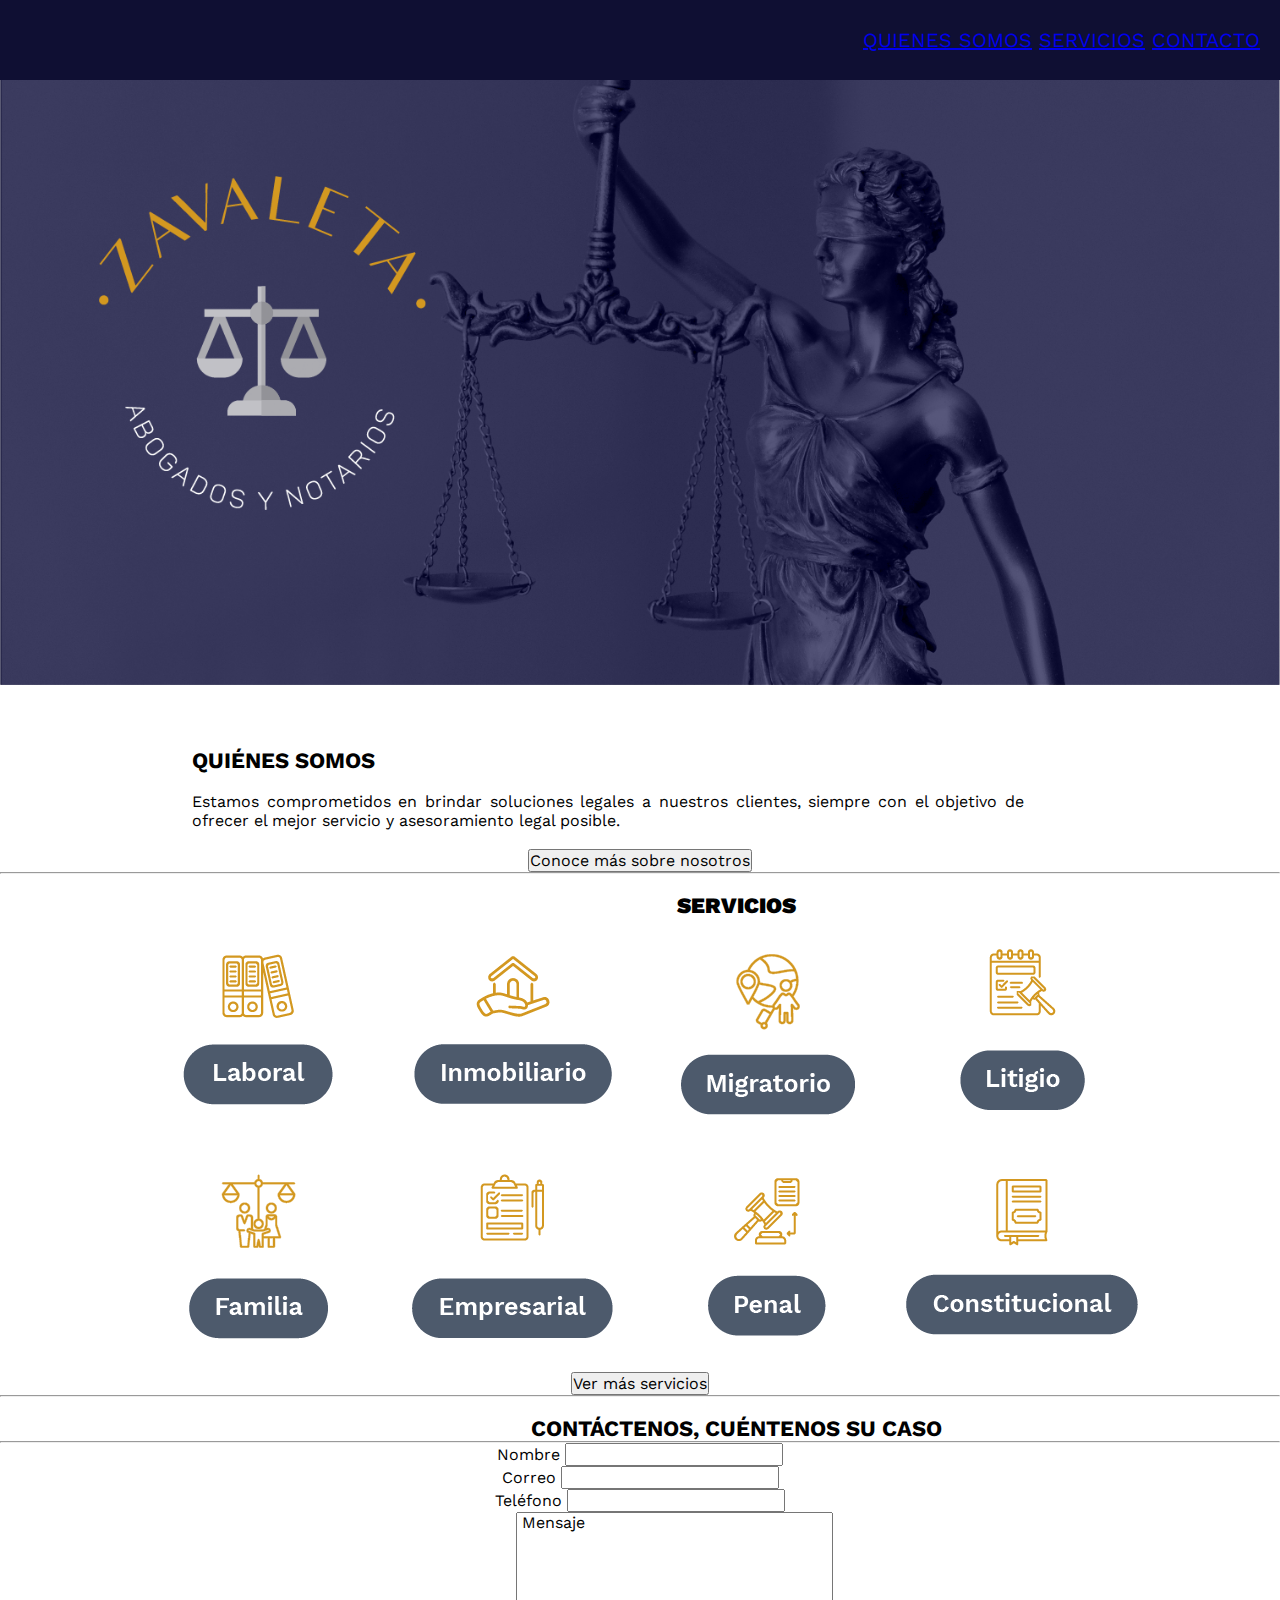
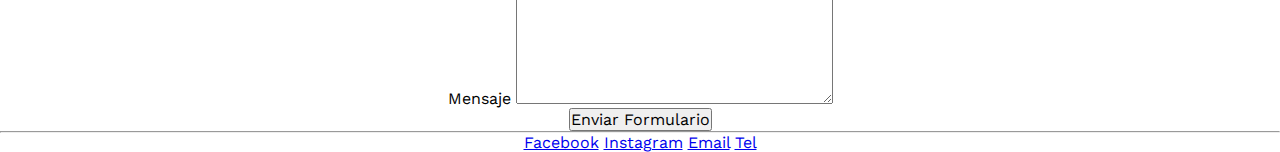
==== index.html @ cb6aa8b7 "$ git add --all" ====
<!DOCTYPE html>
<html lang="en">
<head>
    <meta charset="UTF-8">
    <meta http-equiv="X-UA-Compatible" content="IE=edge">
    <meta name="viewport" content="width=device-width, initial-scale=1.0">
    <link rel="stylesheet" href="../styles/style1.css">
    <link rel="preconnect" href="https://fonts.googleapis.com">
    <link rel="preconnect" href="https://fonts.gstatic.com" crossorigin>
<link href="https://fonts.googleapis.com/css2?family=Work+Sans:wght@200;400;800&display=swap" rel="stylesheet">
    <title>Proyecto final</title>
    <link rel="shortcut icon" href="./assets/imagenes/logo header.png" type="image/x-icon">
<style type="text/css">
    </style>
    <link href="styles/style1.css" rel="stylesheet" type="text/css">
</head>
<body>
    <header>
        <div class="head">

            <div class="logo">
                <a href="./assets/imagenes/logo header.png"></a>
            </div>
            <nav class="navbar">
                    <a href="./html/quienes somos.html">Quienes Somos</a>
                    <a href="./html/servicios.html">Servicios</a>
                    <a href="./html/contacto.html">Contacto</a>
            </nav>
        </div>
    </header>
    <main>
        <section>
            <div class="banner"> <img src="./assets/imagenes/banner prin.png" width="100%" alt="">
            </div>
        </section>
        <section>
			<div id="seccion1"></div>
            <br>
            <h2 style="text-align: left;">Quiénes Somos</h2>
            <br>
            <p>Estamos comprometidos en brindar soluciones legales a nuestros clientes, siempre con el objetivo de ofrecer el mejor servicio y asesoramiento legal posible.</p>
            <br>
            <button type="button"> Conoce más sobre nosotros</button>
            <br>
            <hr>
        </section>
        <section>
            <br>
            <h2><strong>Servicios</strong></h2>
            <img src="assets/imagenes/lab.png" alt="">
            <img src="assets/imagenes/inmb.png" alt="">
            <img src="assets/imagenes/mig.png" alt="">
            <img src="assets/imagenes/lit.png" alt="">
			<br>
            <img src="assets/imagenes/fam.png" alt="">
            <img src="assets/imagenes/emp.png" alt="">
            <img src="assets/imagenes/penal.png" alt="">
            <img src="assets/imagenes/const.png" alt="">
            <br>
            <button type="button"> Ver más servicios</button>
            <hr>
        </section>
        <section>
            <br>
            <h2>Contáctenos, cuéntenos su caso</h2>
            <hr>
            <form action="">
                <label for="nombre">Nombre</label>
                <input type="text" id="nombre" name="nombre">
                <br>
                <label for="correo">Correo</label>
                <input type="text" id="correo" name="correo">
                <br>
                <label for="tel">Teléfono</label>
                <input type="text" id="tel" name="tel">
                <br>
                <label for="msj">Mensaje</label>
                <textarea name="msj" id="msj" cols="30" rows="10" placeholder="Maximo 10 palabras"> Mensaje</textarea>
                <br>
                <button type="submit">Enviar Formulario</button>
            </form>
        </section>
    </main>

    <footer>
        <hr>
        <div>
            <a href="#">Facebook</a>
            <a href="#">Instagram</a>
            <a href="#">Email</a>
            <a href="#">Tel</a>
        </div>
    </footer>

    
</body>
</html>
---- styles/style1.css ----
*{
    margin: 0;
    padding: 0;
	box-sizing: border-box;
	font-size: 100%;
	vertical-align: baseline;
}

body{
	text-align: center;
	font-family: sans-serif;
}

.header{
    display: flex;
	justify-content: center;
    align-items: center;
}

.head{
	display: flex;
	align-items: center;
	justify-content: space-between;
	height: 80px;
	background: #0F0F33;
	position: fixed;
	width: 100%;
	z-index: 100;
}

.header .logo{
	margin: 0;
	padding: 25px 30px;
}

.navbar{
	display: flex;
	margin-right: 10x;
}

.logo{
	margin-left: 30px;
	height: 100px;
}

.navbar{
	display: block;
	padding: 23px 20px;
	color: #fff;
	text-transform: uppercase;
	font-size: 20px;
}

.banner{
	width: 100%;
	padding-bottom: 40px;
}

*{
    font-family: 'Work Sans', sans-serif;
}

h1{
    font-family: 'WorkSans';
}

h2{
	font-size: 22px;
	padding-left: 15%;
	font-style: normal;
	text-transform: uppercase;
}

p{
	padding-left: 15%;
	font-size: 16px;
	text-align: justify;
	padding-right: 20%;
}

.seccion1{
	text-size-adjust: 20px;
	padding top: 30px;
}

.button{
	width: 60px;
	border: none;
	background-color: #D39820;
	color: #fff;
	padding: 10px 10px;
	font-size: 35px;
	display: inline-block;
}
---- styles/style1.css ----
*{
    margin: 0;
    padding: 0;
	box-sizing: border-box;
	font-size: 100%;
	vertical-align: baseline;
}

body{
	text-align: center;
	font-family: sans-serif;
}

.header{
    display: flex;
	justify-content: center;
    align-items: center;
}

.head{
	display: flex;
	align-items: center;
	justify-content: space-between;
	height: 80px;
	background: #0F0F33;
	position: fixed;
	width: 100%;
	z-index: 100;
}

.header .logo{
	margin: 0;
	padding: 25px 30px;
}

.navbar{
	display: flex;
	margin-right: 10x;
}

.logo{
	margin-left: 30px;
	height: 100px;
}

.navbar{
	display: block;
	padding: 23px 20px;
	color: #fff;
	text-transform: uppercase;
	font-size: 20px;
}

.banner{
	width: 100%;
	padding-bottom: 40px;
}

*{
    font-family: 'Work Sans', sans-serif;
}

h1{
    font-family: 'WorkSans';
}

h2{
	font-size: 22px;
	padding-left: 15%;
	font-style: normal;
	text-transform: uppercase;
}

p{
	padding-left: 15%;
	font-size: 16px;
	text-align: justify;
	padding-right: 20%;
}

.seccion1{
	text-size-adjust: 20px;
	padding top: 30px;
}

.button{
	width: 60px;
	border: none;
	background-color: #D39820;
	color: #fff;
	padding: 10px 10px;
	font-size: 35px;
	display: inline-block;
}
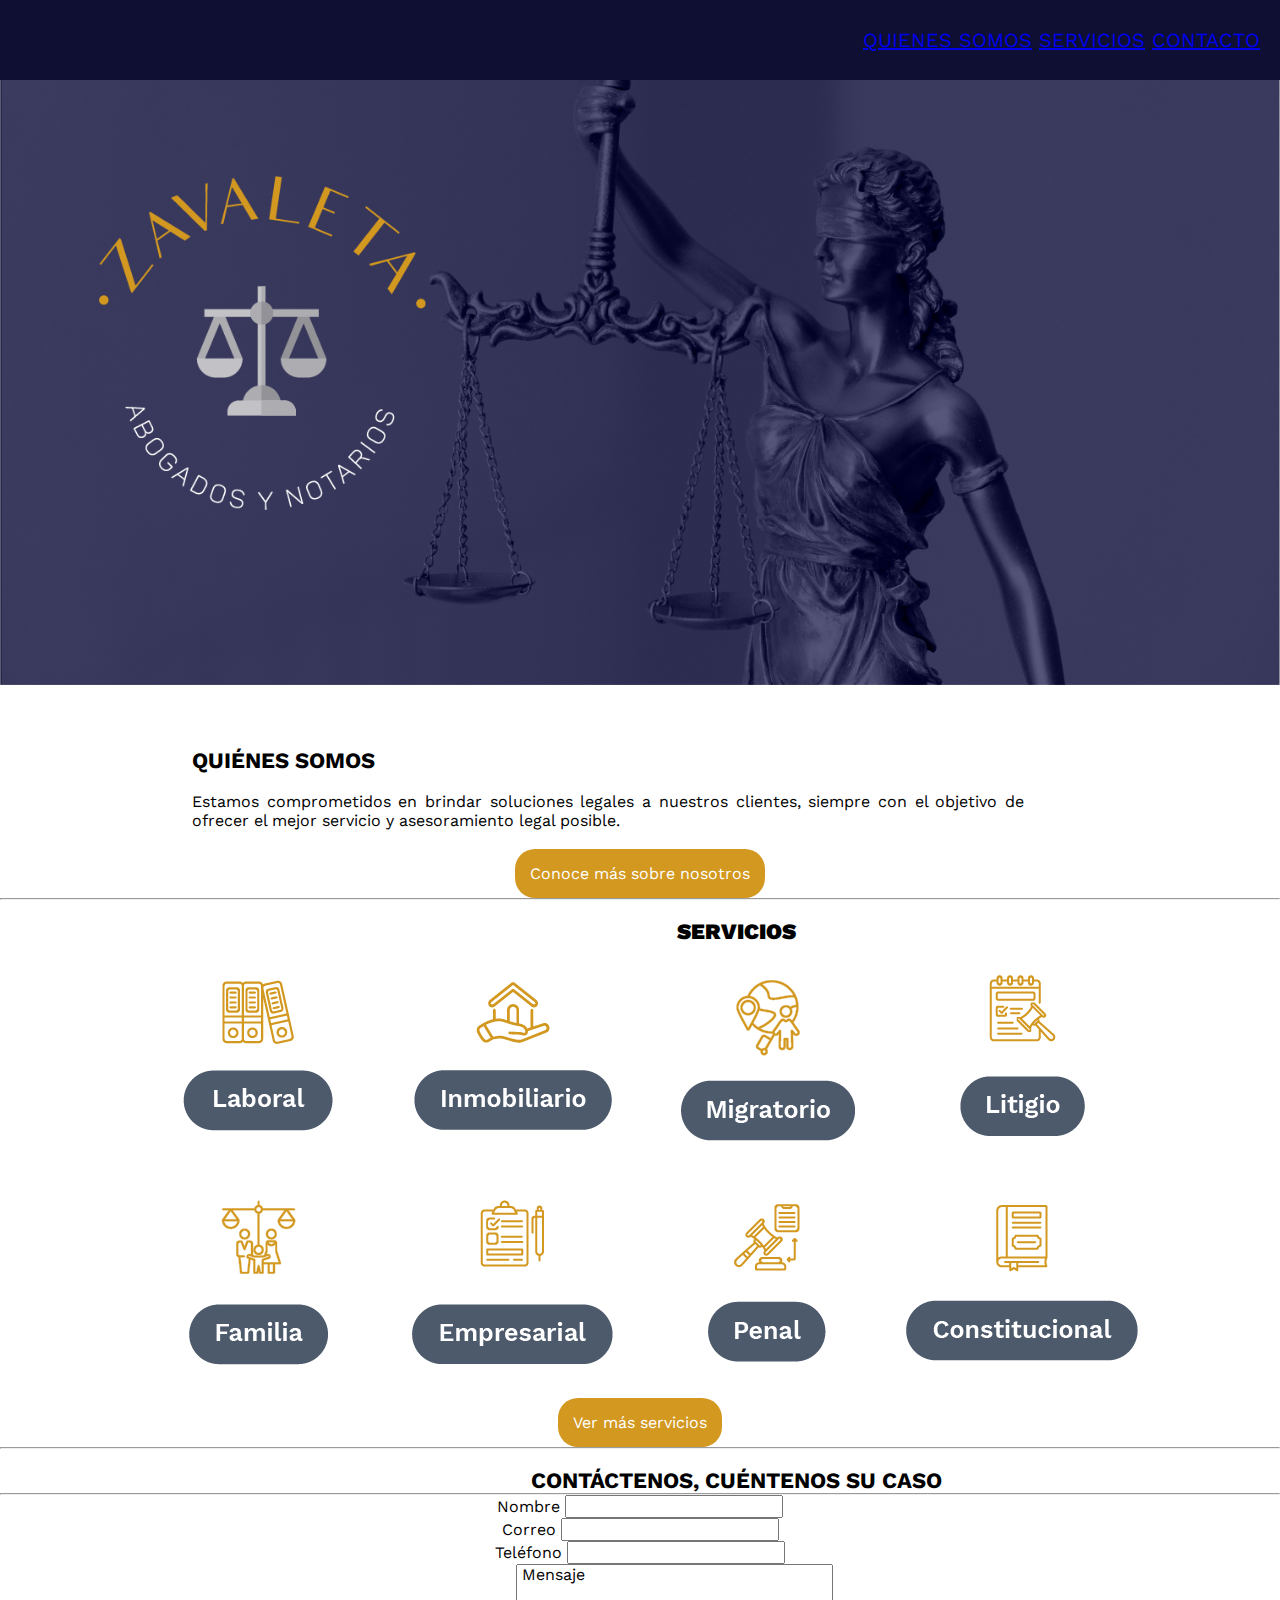
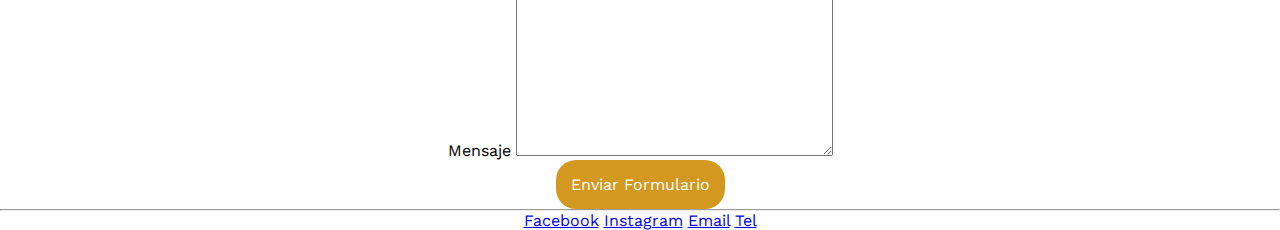
==== commit 54f61f88: "-m cambios proyecto git push" ====
--- a/index.html
+++ b/index.html
@@ -40,7 +40,7 @@
             <br>
             <p>Estamos comprometidos en brindar soluciones legales a nuestros clientes, siempre con el objetivo de ofrecer el mejor servicio y asesoramiento legal posible.</p>
             <br>
-            <button type="button"> Conoce más sobre nosotros</button>
+            <button class="button" type="button"> Conoce más sobre nosotros</button>
             <br>
             <hr>
         </section>
@@ -57,7 +57,7 @@
             <img src="assets/imagenes/penal.png" alt="">
             <img src="assets/imagenes/const.png" alt="">
             <br>
-            <button type="button"> Ver más servicios</button>
+            <button class="button" type="button"> Ver más servicios</button>
             <hr>
         </section>
         <section>
@@ -77,7 +77,7 @@
                 <label for="msj">Mensaje</label>
                 <textarea name="msj" id="msj" cols="30" rows="10" placeholder="Maximo 10 palabras"> Mensaje</textarea>
                 <br>
-                <button type="submit">Enviar Formulario</button>
+                <button class="button" type="submit">Enviar Formulario</button>
             </form>
         </section>
     </main>
--- a/styles/style1.css
+++ b/styles/style1.css
@@ -80,15 +80,13 @@
 
 .seccion1{
 	text-size-adjust: 20px;
-	padding top: 30px;
 }
 
 .button{
-	width: 60px;
 	border: none;
 	background-color: #D39820;
 	color: #fff;
-	padding: 10px 10px;
-	font-size: 35px;
-	display: inline-block;
+	padding: 15px 15px;
+	border-radius: 20px;
+	font-size: 16px;
 }
--- a/styles/style1.css
+++ b/styles/style1.css
@@ -80,15 +80,13 @@
 
 .seccion1{
 	text-size-adjust: 20px;
-	padding top: 30px;
 }
 
 .button{
-	width: 60px;
 	border: none;
 	background-color: #D39820;
 	color: #fff;
-	padding: 10px 10px;
-	font-size: 35px;
-	display: inline-block;
+	padding: 15px 15px;
+	border-radius: 20px;
+	font-size: 16px;
 }
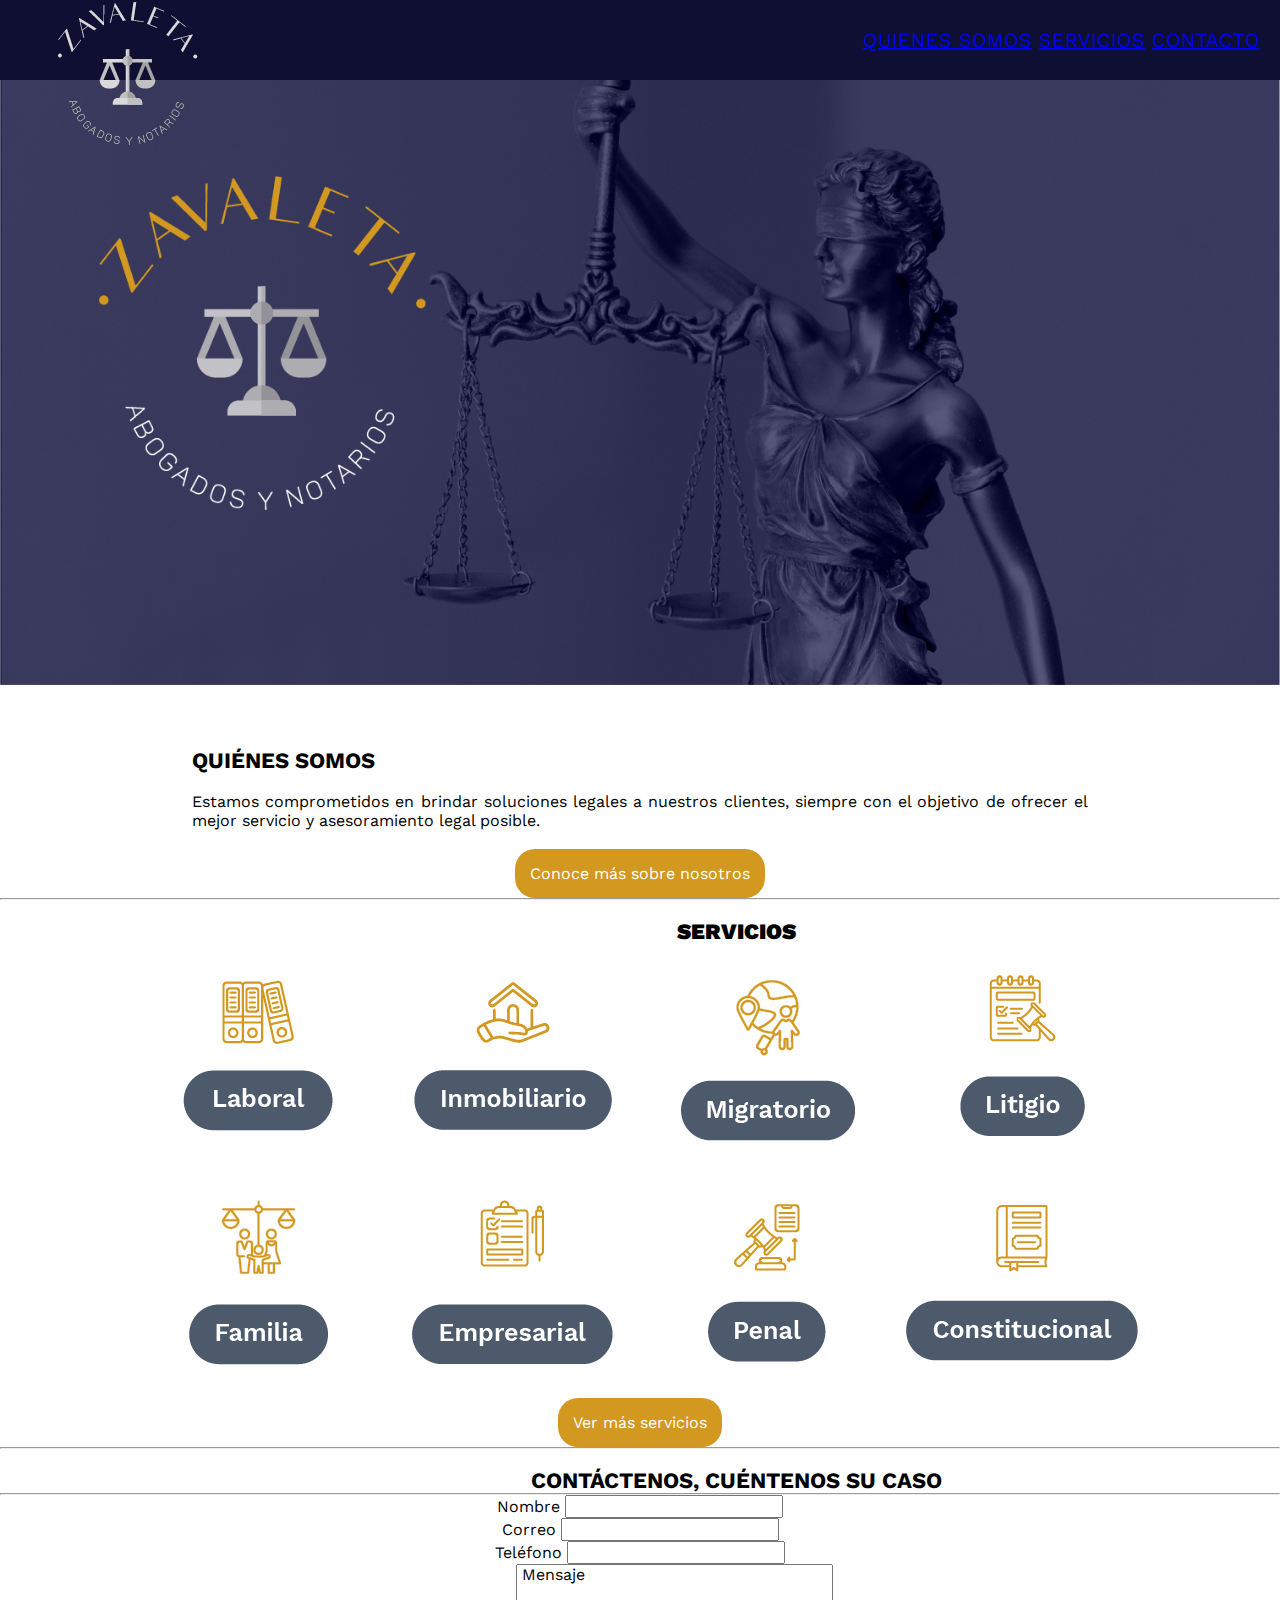
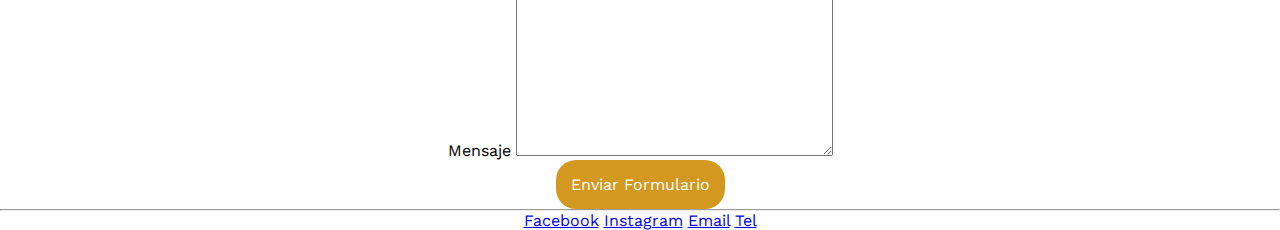
==== commit f2b50d76: "arregle logo en menu" ====
--- a/index.html
+++ b/index.html
@@ -19,7 +19,7 @@
         <div class="head">
 
             <div class="logo">
-                <a href="./assets/imagenes/logo header.png"></a>
+                <a href="#index"><img src="./assets/imagenes/logo header.png" alt=""></a>
             </div>
             <nav class="navbar">
                     <a href="./html/quienes somos.html">Quienes Somos</a>
--- a/styles/style1.css
+++ b/styles/style1.css
@@ -71,11 +71,19 @@
 	text-transform: uppercase;
 }
 
+h3{
+	font-size: 16px;
+	padding-left: 15%;
+	padding-right: 15%;
+
+}
+
 p{
 	padding-left: 15%;
+	padding-right: 15%;
 	font-size: 16px;
 	text-align: justify;
-	padding-right: 20%;
+	
 }
 
 .seccion1{
--- a/styles/style1.css
+++ b/styles/style1.css
@@ -71,11 +71,19 @@
 	text-transform: uppercase;
 }
 
+h3{
+	font-size: 16px;
+	padding-left: 15%;
+	padding-right: 15%;
+
+}
+
 p{
 	padding-left: 15%;
+	padding-right: 15%;
 	font-size: 16px;
 	text-align: justify;
-	padding-right: 20%;
+	
 }
 
 .seccion1{
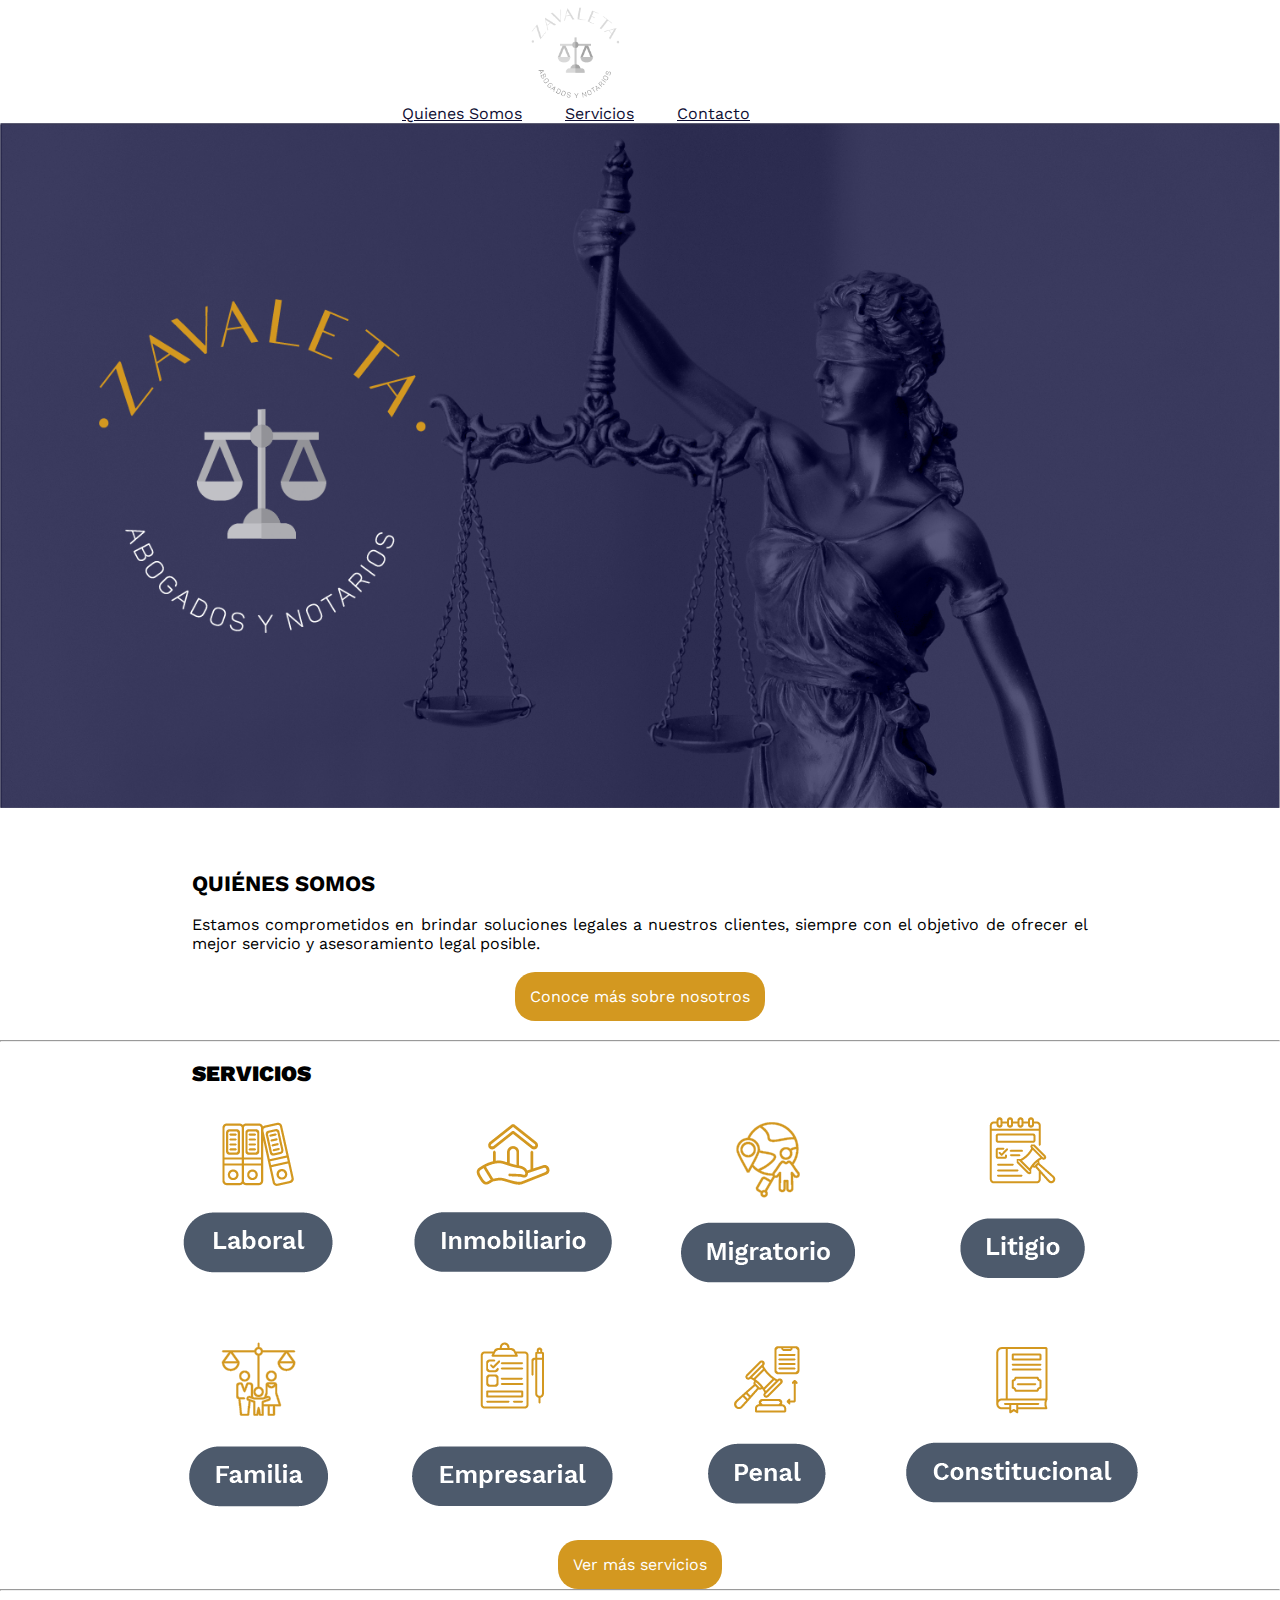
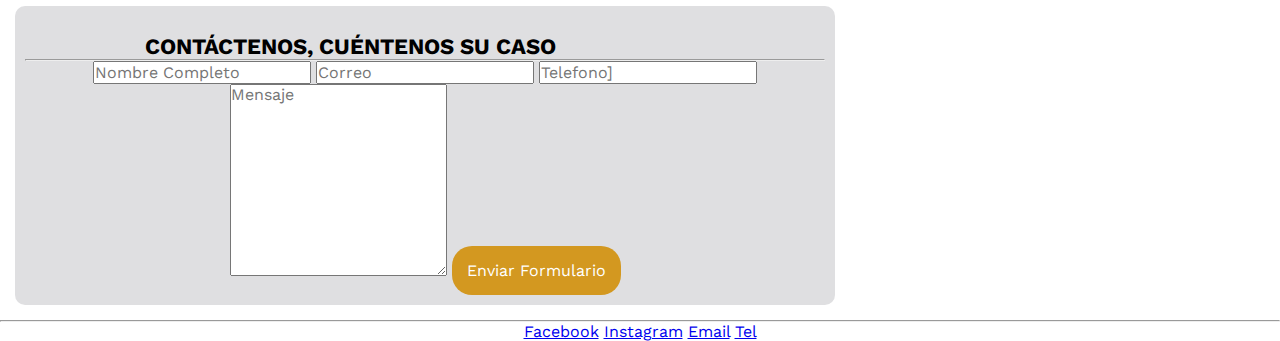
==== commit dc22e905: "index cambios" ====
--- a/index.html
+++ b/index.html
@@ -16,15 +16,16 @@
 </head>
 <body>
     <header>
-        <div class="head">
-
+        <div class="main-container">
             <div class="logo">
-                <a href="#index"><img src="./assets/imagenes/logo header.png" alt=""></a>
+                <a href="#index"><img src="./assets/imagenes/logo header.png" height="100px" alt=""></a>
             </div>
             <nav class="navbar">
-                    <a href="./html/quienes somos.html">Quienes Somos</a>
-                    <a href="./html/servicios.html">Servicios</a>
-                    <a href="./html/contacto.html">Contacto</a>
+                <ul>
+                    <li><a href="./html/quienes somos.html">Quienes Somos</a> </li>
+                    <li><a href="./html/servicios.html">Servicios</a></li>
+                    <li><a href="./html/contacto.html">Contacto</a></li>
+                </ul>    
             </nav>
         </div>
     </header>
@@ -40,13 +41,14 @@
             <br>
             <p>Estamos comprometidos en brindar soluciones legales a nuestros clientes, siempre con el objetivo de ofrecer el mejor servicio y asesoramiento legal posible.</p>
             <br>
-            <button class="button" type="button"> Conoce más sobre nosotros</button>
+            <button class="button" type="button" > Conoce más sobre nosotros</button>
+            <br>
             <br>
             <hr>
         </section>
         <section>
             <br>
-            <h2><strong>Servicios</strong></h2>
+            <h2 style="text-align: left;"><strong>Servicios</strong></h2>
             <img src="assets/imagenes/lab.png" alt="">
             <img src="assets/imagenes/inmb.png" alt="">
             <img src="assets/imagenes/mig.png" alt="">
@@ -58,25 +60,18 @@
             <img src="assets/imagenes/const.png" alt="">
             <br>
             <button class="button" type="button"> Ver más servicios</button>
+            <br>
             <hr>
         </section>
-        <section>
+        <section class="contact-form">
             <br>
-            <h2>Contáctenos, cuéntenos su caso</h2>
+            <h2 style="text-align: left;">Contáctenos, cuéntenos su caso</h2>
             <hr>
-            <form action="">
-                <label for="nombre">Nombre</label>
-                <input type="text" id="nombre" name="nombre">
-                <br>
-                <label for="correo">Correo</label>
-                <input type="text" id="correo" name="correo">
-                <br>
-                <label for="tel">Teléfono</label>
-                <input type="text" id="tel" name="tel">
-                <br>
-                <label for="msj">Mensaje</label>
-                <textarea name="msj" id="msj" cols="30" rows="10" placeholder="Maximo 10 palabras"> Mensaje</textarea>
-                <br>
+            <form>
+                <input type="text" id="nombre" name="nombre" placeholder="Nombre Completo">
+                <input type="text" id="correo" name="correo" placeholder="Correo">
+                <input type="text" id="tel" name="tel" placeholder="Telefono]">
+                <textarea name="msj" id="msj" rows="10" placeholder="Mensaje"></textarea>
                 <button class="button" type="submit">Enviar Formulario</button>
             </form>
         </section>
--- a/styles/style1.css
+++ b/styles/style1.css
@@ -1,54 +1,48 @@
 *{
     margin: 0;
     padding: 0;
-	box-sizing: border-box;
 	font-size: 100%;
-	vertical-align: baseline;
 }
 
-body{
-	text-align: center;
-	font-family: sans-serif;
+*{
+    font-family: 'Work Sans', sans-serif;
+}
+
+.main-container{
+    max-width: 1200px;
+    width: 90%;
+    height: inherit;
 }
 
 .header{
+	height: 150px;
+	width: 100%;
+	background-color: #0F0F33;
     display: flex;
+    align-items: center;
 	justify-content: center;
-    align-items: center;
 }
 
-.head{
+.header .main-container nav{
 	display: flex;
+	flex-direction: row;
+	height: inherit;
+	width: 100%;
+	justify-content: flex-end ;
 	align-items: center;
-	justify-content: space-between;
-	height: 80px;
-	background: #0F0F33;
-	position: fixed;
-	width: 100%;
-	z-index: 100;
 }
 
-.header .logo{
-	margin: 0;
-	padding: 25px 30px;
+header .main-container nav ul{
+    list-style: none;
+    display: inline;
+}
+header .main-container nav ul li{
+    display: inline;
 }
 
-.navbar{
-	display: flex;
-	margin-right: 10x;
-}
-
-.logo{
-	margin-left: 30px;
-	height: 100px;
-}
-
-.navbar{
-	display: block;
-	padding: 23px 20px;
-	color: #fff;
-	text-transform: uppercase;
-	font-size: 20px;
+header .main-container nav ul li a{
+    color: #0F0F33;
+    padding: 19px;
 }
 
 .banner{
@@ -56,10 +50,11 @@
 	padding-bottom: 40px;
 }
 
-*{
-    font-family: 'Work Sans', sans-serif;
+
+body{
+	text-align: center;
+	font-family: sans-serif;
 }
-
 h1{
     font-family: 'WorkSans';
 }
@@ -72,9 +67,13 @@
 }
 
 h3{
-	font-size: 16px;
+	font-size: 18px;
+	font-style: normal;
 	padding-left: 15%;
 	padding-right: 15%;
+	color: #fff;
+	font-weight: 300;
+	text-align: justify;
 
 }
 
@@ -98,3 +97,62 @@
 	border-radius: 20px;
 	font-size: 16px;
 }
+
+.imagen-banner{
+	background-image: url("../assets/imagenes/banner\ 2.png");
+	width: 100%;
+	height: 450px;
+	background-repeat: no-repeat;
+	background-size: cover;
+	display: flex;
+    justify-content: center;
+    align-items: center;
+
+}
+
+
+.imagen-banner2{
+	background-image: url("../assets/imagenes/Recurso\ 13.png");
+	width: 100%;
+	height: 450px;
+	background-repeat: no-repeat;
+	background-size: cover;
+	display: flex;
+    justify-content: center;
+    align-items: center;
+}
+
+
+.imagen-banner3{
+	background-image: url("../assets/imagenes/banner\ 3.png");
+	width: 100%;
+	height: 450px;
+	background-repeat: no-repeat;
+	background-size: cover;
+	display: flex;
+    justify-content: center;
+    align-items: center;
+}
+
+*hr { 
+	display: block;
+	margin-top: 0.5em;
+	margin-bottom: 0.5em;
+	border-style: inset;
+	border-width: 1px;
+	color: #0F0F33;
+  }
+
+
+.contact-form{
+	background-color: #9a999f51;
+	font-family: sans-serif;
+    font-size: 16px;
+    display: block;
+    padding: 10px;
+    margin: 15px;
+    width: 800px;
+    resize: none;
+    border-radius: 10px;
+    outline: none;
+}--- a/styles/style1.css
+++ b/styles/style1.css
@@ -1,54 +1,48 @@
 *{
     margin: 0;
     padding: 0;
-	box-sizing: border-box;
 	font-size: 100%;
-	vertical-align: baseline;
 }
 
-body{
-	text-align: center;
-	font-family: sans-serif;
+*{
+    font-family: 'Work Sans', sans-serif;
+}
+
+.main-container{
+    max-width: 1200px;
+    width: 90%;
+    height: inherit;
 }
 
 .header{
+	height: 150px;
+	width: 100%;
+	background-color: #0F0F33;
     display: flex;
+    align-items: center;
 	justify-content: center;
-    align-items: center;
 }
 
-.head{
+.header .main-container nav{
 	display: flex;
+	flex-direction: row;
+	height: inherit;
+	width: 100%;
+	justify-content: flex-end ;
 	align-items: center;
-	justify-content: space-between;
-	height: 80px;
-	background: #0F0F33;
-	position: fixed;
-	width: 100%;
-	z-index: 100;
 }
 
-.header .logo{
-	margin: 0;
-	padding: 25px 30px;
+header .main-container nav ul{
+    list-style: none;
+    display: inline;
+}
+header .main-container nav ul li{
+    display: inline;
 }
 
-.navbar{
-	display: flex;
-	margin-right: 10x;
-}
-
-.logo{
-	margin-left: 30px;
-	height: 100px;
-}
-
-.navbar{
-	display: block;
-	padding: 23px 20px;
-	color: #fff;
-	text-transform: uppercase;
-	font-size: 20px;
+header .main-container nav ul li a{
+    color: #0F0F33;
+    padding: 19px;
 }
 
 .banner{
@@ -56,10 +50,11 @@
 	padding-bottom: 40px;
 }
 
-*{
-    font-family: 'Work Sans', sans-serif;
+
+body{
+	text-align: center;
+	font-family: sans-serif;
 }
-
 h1{
     font-family: 'WorkSans';
 }
@@ -72,9 +67,13 @@
 }
 
 h3{
-	font-size: 16px;
+	font-size: 18px;
+	font-style: normal;
 	padding-left: 15%;
 	padding-right: 15%;
+	color: #fff;
+	font-weight: 300;
+	text-align: justify;
 
 }
 
@@ -98,3 +97,62 @@
 	border-radius: 20px;
 	font-size: 16px;
 }
+
+.imagen-banner{
+	background-image: url("../assets/imagenes/banner\ 2.png");
+	width: 100%;
+	height: 450px;
+	background-repeat: no-repeat;
+	background-size: cover;
+	display: flex;
+    justify-content: center;
+    align-items: center;
+
+}
+
+
+.imagen-banner2{
+	background-image: url("../assets/imagenes/Recurso\ 13.png");
+	width: 100%;
+	height: 450px;
+	background-repeat: no-repeat;
+	background-size: cover;
+	display: flex;
+    justify-content: center;
+    align-items: center;
+}
+
+
+.imagen-banner3{
+	background-image: url("../assets/imagenes/banner\ 3.png");
+	width: 100%;
+	height: 450px;
+	background-repeat: no-repeat;
+	background-size: cover;
+	display: flex;
+    justify-content: center;
+    align-items: center;
+}
+
+*hr { 
+	display: block;
+	margin-top: 0.5em;
+	margin-bottom: 0.5em;
+	border-style: inset;
+	border-width: 1px;
+	color: #0F0F33;
+  }
+
+
+.contact-form{
+	background-color: #9a999f51;
+	font-family: sans-serif;
+    font-size: 16px;
+    display: block;
+    padding: 10px;
+    margin: 15px;
+    width: 800px;
+    resize: none;
+    border-radius: 10px;
+    outline: none;
+}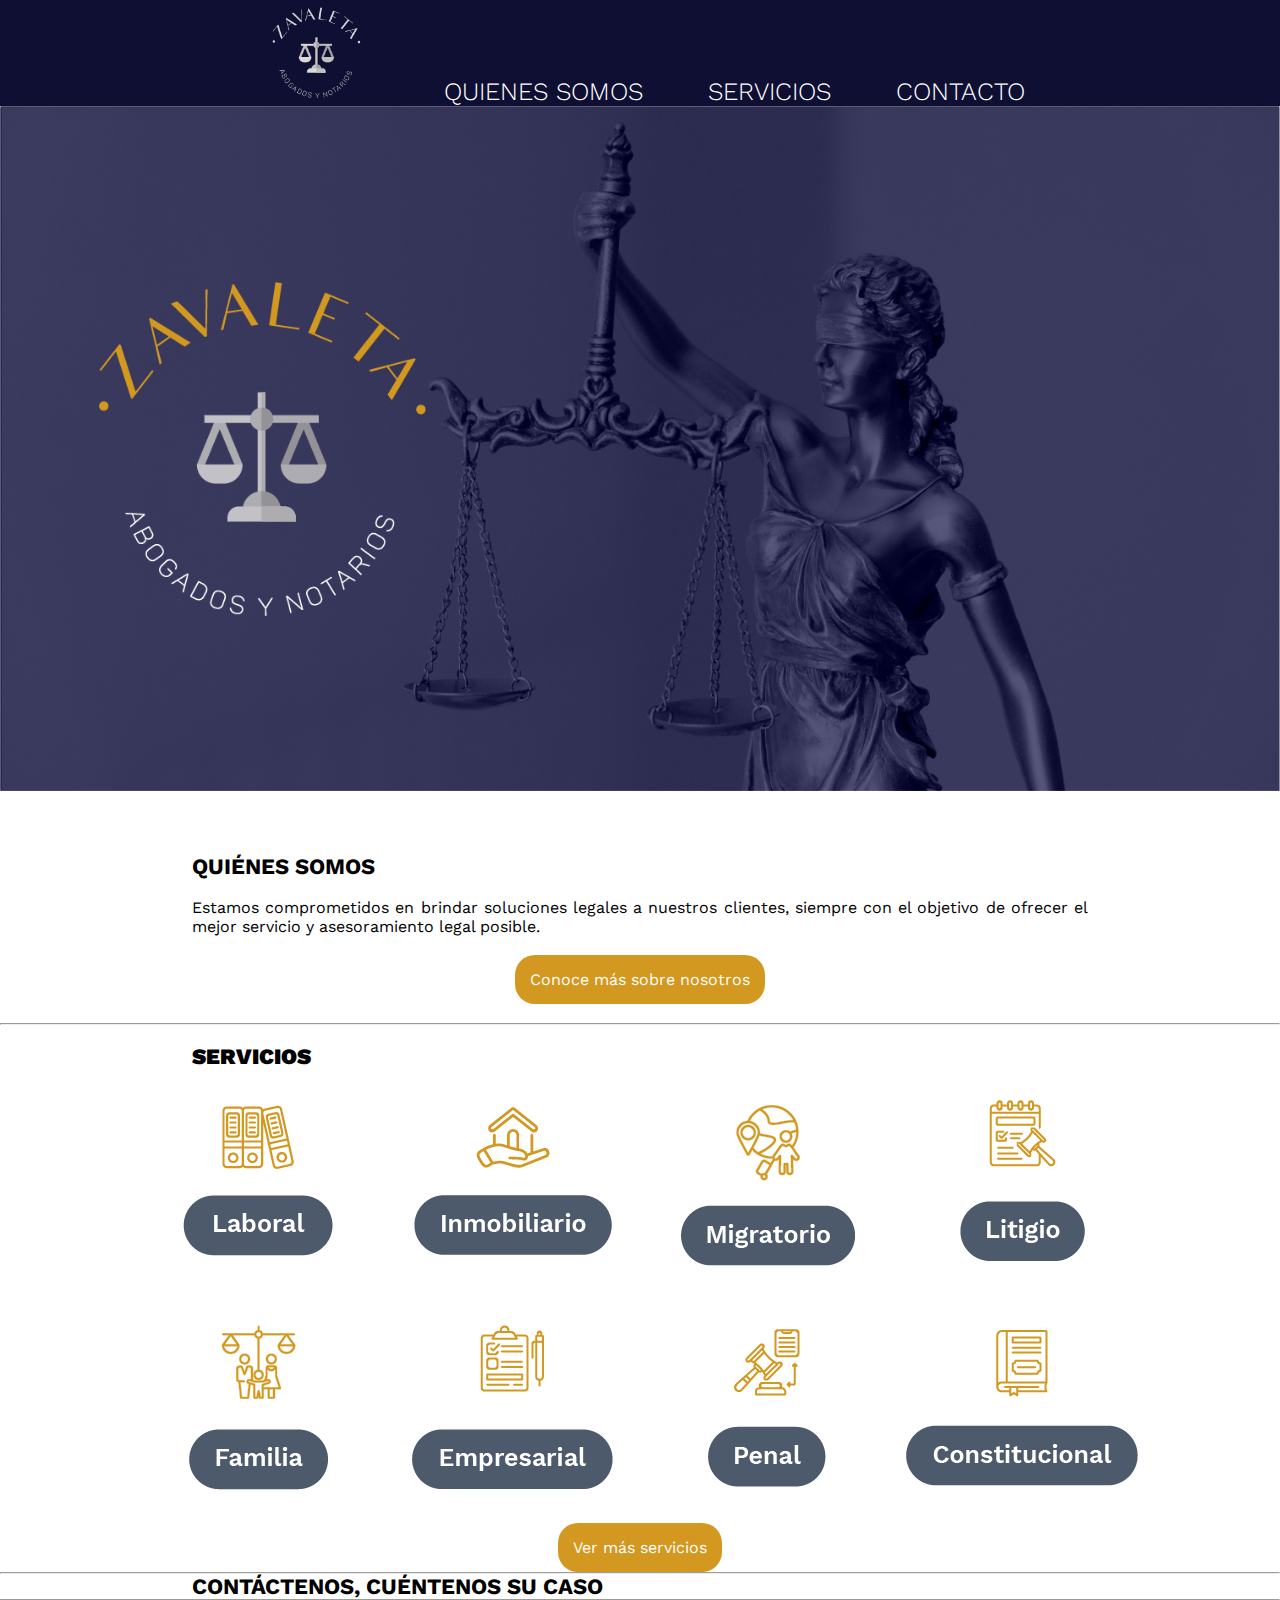
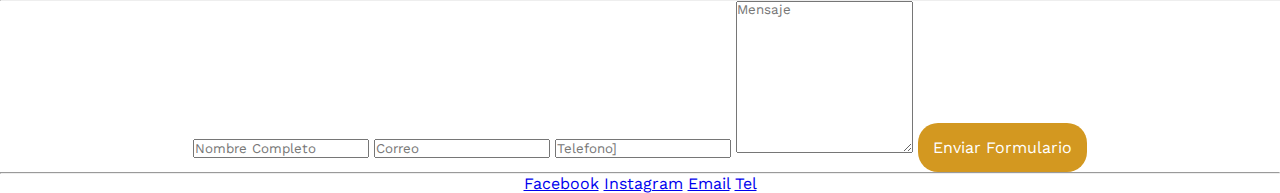
==== commit 0722d56d: "cmabios inicio" ====
--- a/index.html
+++ b/index.html
@@ -17,11 +17,9 @@
 <body>
     <header>
         <div class="main-container">
-            <div class="logo">
-                <a href="#index"><img src="./assets/imagenes/logo header.png" height="100px" alt=""></a>
-            </div>
-            <nav class="navbar">
+            <nav>
                 <ul>
+                    <li><a href="#index"><img src="./assets/imagenes/logo header.png" height="100px" alt=""></a></li>
                     <li><a href="./html/quienes somos.html">Quienes Somos</a> </li>
                     <li><a href="./html/servicios.html">Servicios</a></li>
                     <li><a href="./html/contacto.html">Contacto</a></li>
@@ -63,8 +61,7 @@
             <br>
             <hr>
         </section>
-        <section class="contact-form">
-            <br>
+        <section class="contact">
             <h2 style="text-align: left;">Contáctenos, cuéntenos su caso</h2>
             <hr>
             <form>
--- a/styles/style1.css
+++ b/styles/style1.css
@@ -1,17 +1,18 @@
 *{
     margin: 0;
     padding: 0;
-	font-size: 100%;
+	font-family: 'Work Sans', sans-serif;
 }
 
-*{
-    font-family: 'Work Sans', sans-serif;
+.main-title{
+    font-size: 25px;
+    font-weight: bold;
 }
 
 .main-container{
-    max-width: 1200px;
-    width: 90%;
+    width: 100%;
     height: inherit;
+	background-color: #0F0F33;
 }
 
 .header{
@@ -34,15 +35,19 @@
 
 header .main-container nav ul{
     list-style: none;
-    display: inline;
+    display: inline-block;
 }
 header .main-container nav ul li{
     display: inline;
 }
 
 header .main-container nav ul li a{
-    color: #0F0F33;
-    padding: 19px;
+    color: #ffffff;
+	font-size: 25px;
+	font-weight: 300;
+    padding: 30px;
+	text-decoration: none;
+	text-transform: uppercase;
 }
 
 .banner{
@@ -143,10 +148,12 @@
 	color: #0F0F33;
   }
 
+#contact{
+    background-color:#ee0909 ;
+ }
 
-.contact-form{
-	background-color: #9a999f51;
-	font-family: sans-serif;
+#contact form input, #contact form textarea{
+	font-family: 'Work Sans', sans-serif;
     font-size: 16px;
     display: block;
     padding: 10px;
@@ -154,5 +161,7 @@
     width: 800px;
     resize: none;
     border-radius: 10px;
+	border: 1px solid rgb(227, 166, 245);
     outline: none;
+	box-shadow: 0px 5px 10px 0px rgba(153, 62, 213, 0.7);
 }--- a/styles/style1.css
+++ b/styles/style1.css
@@ -1,17 +1,18 @@
 *{
     margin: 0;
     padding: 0;
-	font-size: 100%;
+	font-family: 'Work Sans', sans-serif;
 }
 
-*{
-    font-family: 'Work Sans', sans-serif;
+.main-title{
+    font-size: 25px;
+    font-weight: bold;
 }
 
 .main-container{
-    max-width: 1200px;
-    width: 90%;
+    width: 100%;
     height: inherit;
+	background-color: #0F0F33;
 }
 
 .header{
@@ -34,15 +35,19 @@
 
 header .main-container nav ul{
     list-style: none;
-    display: inline;
+    display: inline-block;
 }
 header .main-container nav ul li{
     display: inline;
 }
 
 header .main-container nav ul li a{
-    color: #0F0F33;
-    padding: 19px;
+    color: #ffffff;
+	font-size: 25px;
+	font-weight: 300;
+    padding: 30px;
+	text-decoration: none;
+	text-transform: uppercase;
 }
 
 .banner{
@@ -143,10 +148,12 @@
 	color: #0F0F33;
   }
 
+#contact{
+    background-color:#ee0909 ;
+ }
 
-.contact-form{
-	background-color: #9a999f51;
-	font-family: sans-serif;
+#contact form input, #contact form textarea{
+	font-family: 'Work Sans', sans-serif;
     font-size: 16px;
     display: block;
     padding: 10px;
@@ -154,5 +161,7 @@
     width: 800px;
     resize: none;
     border-radius: 10px;
+	border: 1px solid rgb(227, 166, 245);
     outline: none;
+	box-shadow: 0px 5px 10px 0px rgba(153, 62, 213, 0.7);
 }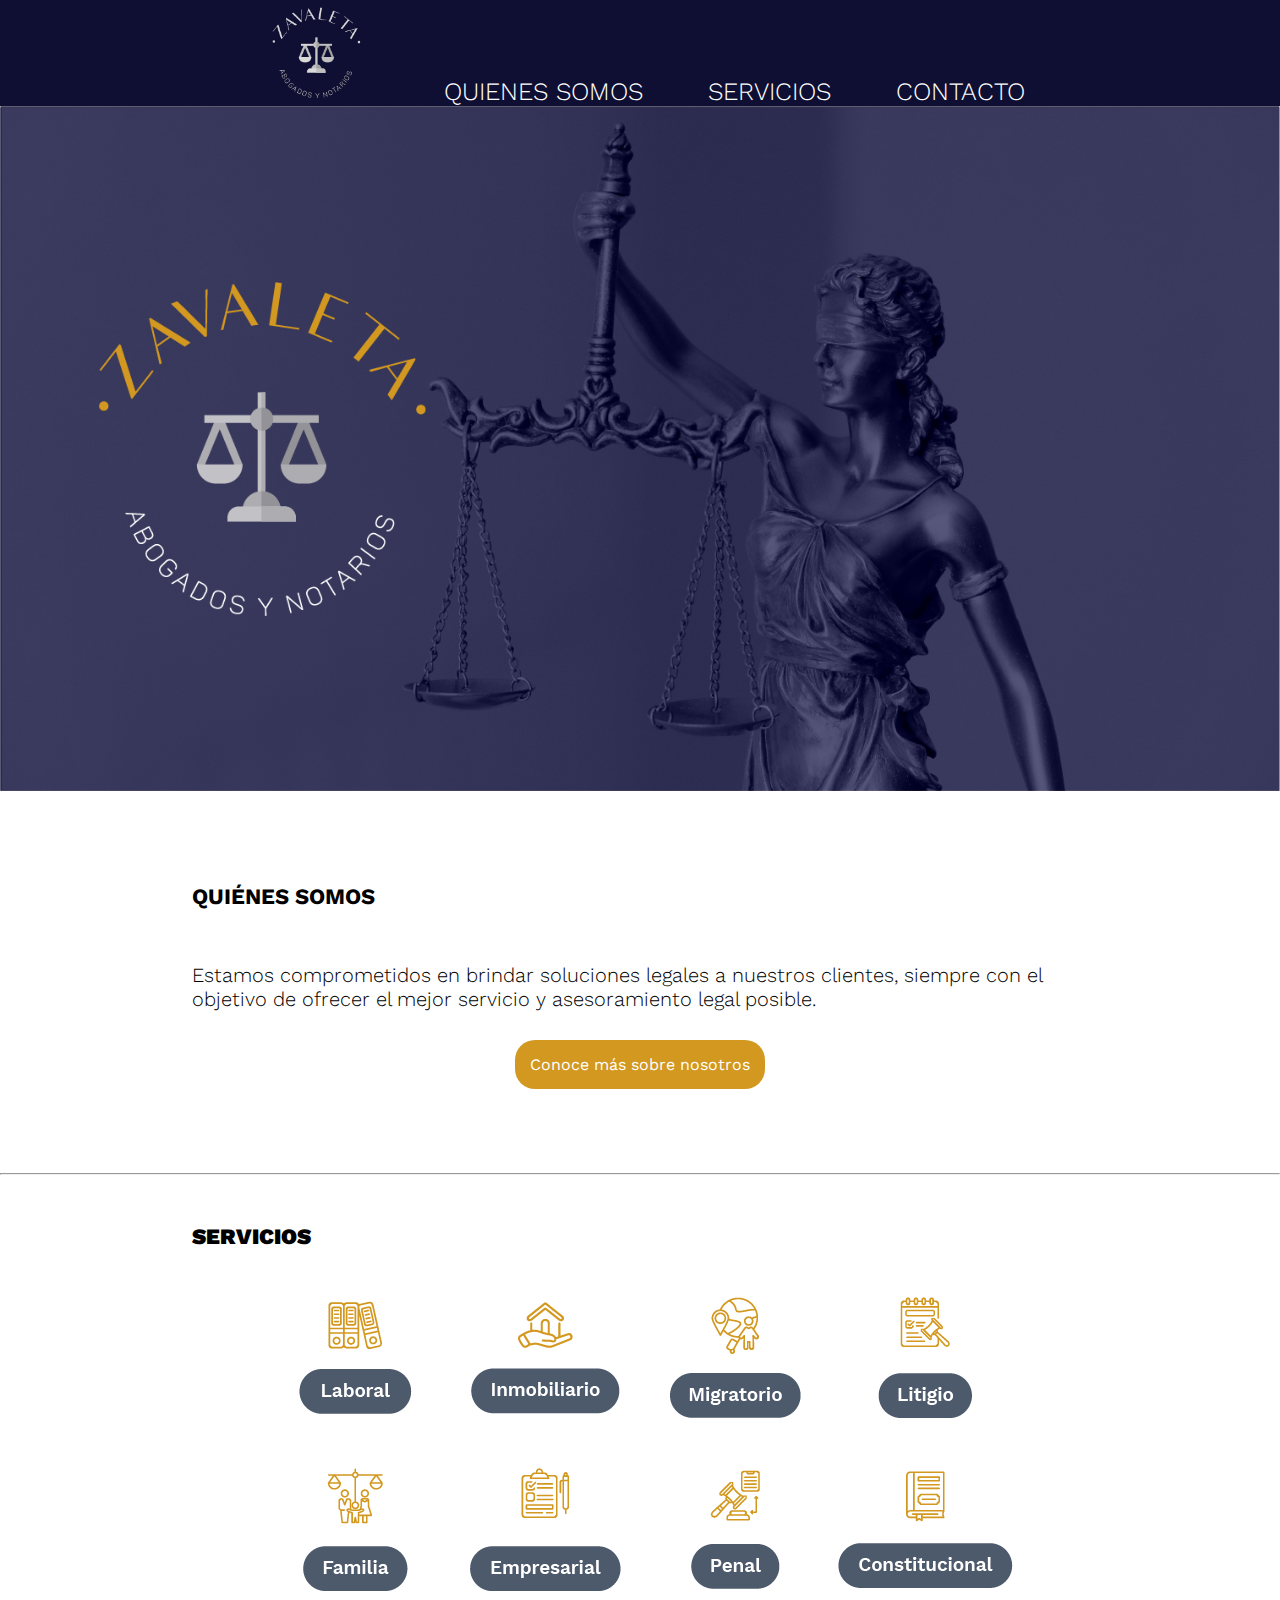
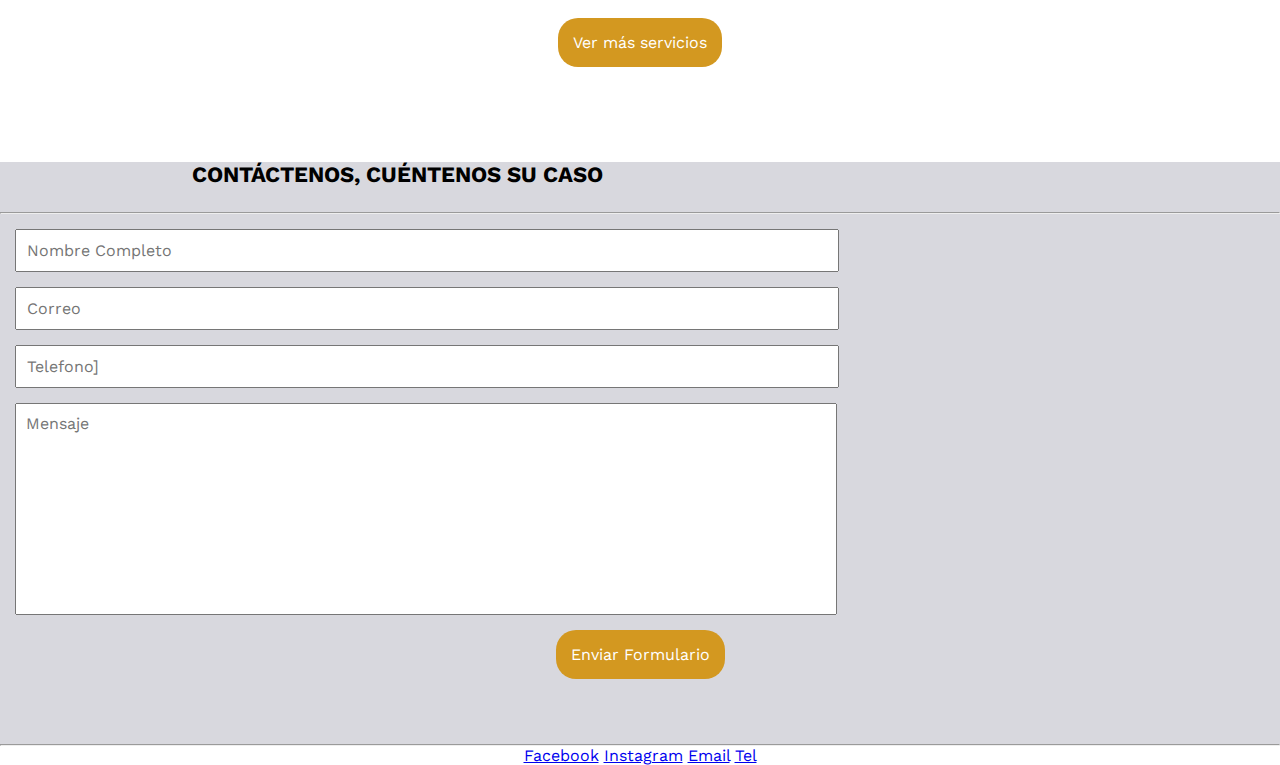
==== commit 00c162ad: "cmabios styles" ====
--- a/index.html
+++ b/index.html
@@ -59,9 +59,8 @@
             <br>
             <button class="button" type="button"> Ver más servicios</button>
             <br>
-            <hr>
         </section>
-        <section class="contact">
+        <section id="contact">
             <h2 style="text-align: left;">Contáctenos, cuéntenos su caso</h2>
             <hr>
             <form>
--- a/styles/style1.css
+++ b/styles/style1.css
@@ -35,7 +35,7 @@
 
 header .main-container nav ul{
     list-style: none;
-    display: inline-block;
+    display: inline;
 }
 header .main-container nav ul li{
     display: inline;
@@ -57,6 +57,7 @@
 
 
 body{
+	display: block;
 	text-align: center;
 	font-family: sans-serif;
 }
@@ -65,29 +66,43 @@
 }
 
 h2{
+	margin-top: 30px;
+    margin-bottom: 25px;
 	font-size: 22px;
 	padding-left: 15%;
 	font-style: normal;
 	text-transform: uppercase;
+	text-align: left;
+
 }
 
 h3{
-	font-size: 18px;
+	font-size: 22px;
+	line-height: 1,3;
 	font-style: normal;
 	padding-left: 15%;
 	padding-right: 15%;
 	color: #fff;
 	font-weight: 300;
-	text-align: justify;
-
+	text-align: left;
 }
 
 p{
-	padding-left: 15%;
-	padding-right: 15%;
-	font-size: 16px;
-	text-align: justify;
+	font-weight: 300;
+	padding: 10px 15%;
+	font-size: 20px;
+	text-align: left;
 	
+}
+
+h4{
+	font-weight: 300;
+	color: #0F0F33;
+	padding: 5px 15%;
+	font-size: 18px;
+	font-weight: 500;
+	text-align: left;
+
 }
 
 .seccion1{
@@ -101,6 +116,7 @@
 	padding: 15px 15px;
 	border-radius: 20px;
 	font-size: 16px;
+	margin-bottom: 65px;
 }
 
 .imagen-banner{
@@ -149,19 +165,21 @@
   }
 
 #contact{
-    background-color:#ee0909 ;
+    background-color:#0f0f3329 ;
  }
 
 #contact form input, #contact form textarea{
 	font-family: 'Work Sans', sans-serif;
     font-size: 16px;
     display: block;
+	justify-content: center;
     padding: 10px;
     margin: 15px;
     width: 800px;
     resize: none;
-    border-radius: 10px;
-	border: 1px solid rgb(227, 166, 245);
     outline: none;
-	box-shadow: 0px 5px 10px 0px rgba(153, 62, 213, 0.7);
+}
+
+img{
+	display: inline-block;
 }--- a/styles/style1.css
+++ b/styles/style1.css
@@ -35,7 +35,7 @@
 
 header .main-container nav ul{
     list-style: none;
-    display: inline-block;
+    display: inline;
 }
 header .main-container nav ul li{
     display: inline;
@@ -57,6 +57,7 @@
 
 
 body{
+	display: block;
 	text-align: center;
 	font-family: sans-serif;
 }
@@ -65,29 +66,43 @@
 }
 
 h2{
+	margin-top: 30px;
+    margin-bottom: 25px;
 	font-size: 22px;
 	padding-left: 15%;
 	font-style: normal;
 	text-transform: uppercase;
+	text-align: left;
+
 }
 
 h3{
-	font-size: 18px;
+	font-size: 22px;
+	line-height: 1,3;
 	font-style: normal;
 	padding-left: 15%;
 	padding-right: 15%;
 	color: #fff;
 	font-weight: 300;
-	text-align: justify;
-
+	text-align: left;
 }
 
 p{
-	padding-left: 15%;
-	padding-right: 15%;
-	font-size: 16px;
-	text-align: justify;
+	font-weight: 300;
+	padding: 10px 15%;
+	font-size: 20px;
+	text-align: left;
 	
+}
+
+h4{
+	font-weight: 300;
+	color: #0F0F33;
+	padding: 5px 15%;
+	font-size: 18px;
+	font-weight: 500;
+	text-align: left;
+
 }
 
 .seccion1{
@@ -101,6 +116,7 @@
 	padding: 15px 15px;
 	border-radius: 20px;
 	font-size: 16px;
+	margin-bottom: 65px;
 }
 
 .imagen-banner{
@@ -149,19 +165,21 @@
   }
 
 #contact{
-    background-color:#ee0909 ;
+    background-color:#0f0f3329 ;
  }
 
 #contact form input, #contact form textarea{
 	font-family: 'Work Sans', sans-serif;
     font-size: 16px;
     display: block;
+	justify-content: center;
     padding: 10px;
     margin: 15px;
     width: 800px;
     resize: none;
-    border-radius: 10px;
-	border: 1px solid rgb(227, 166, 245);
     outline: none;
-	box-shadow: 0px 5px 10px 0px rgba(153, 62, 213, 0.7);
+}
+
+img{
+	display: inline-block;
 }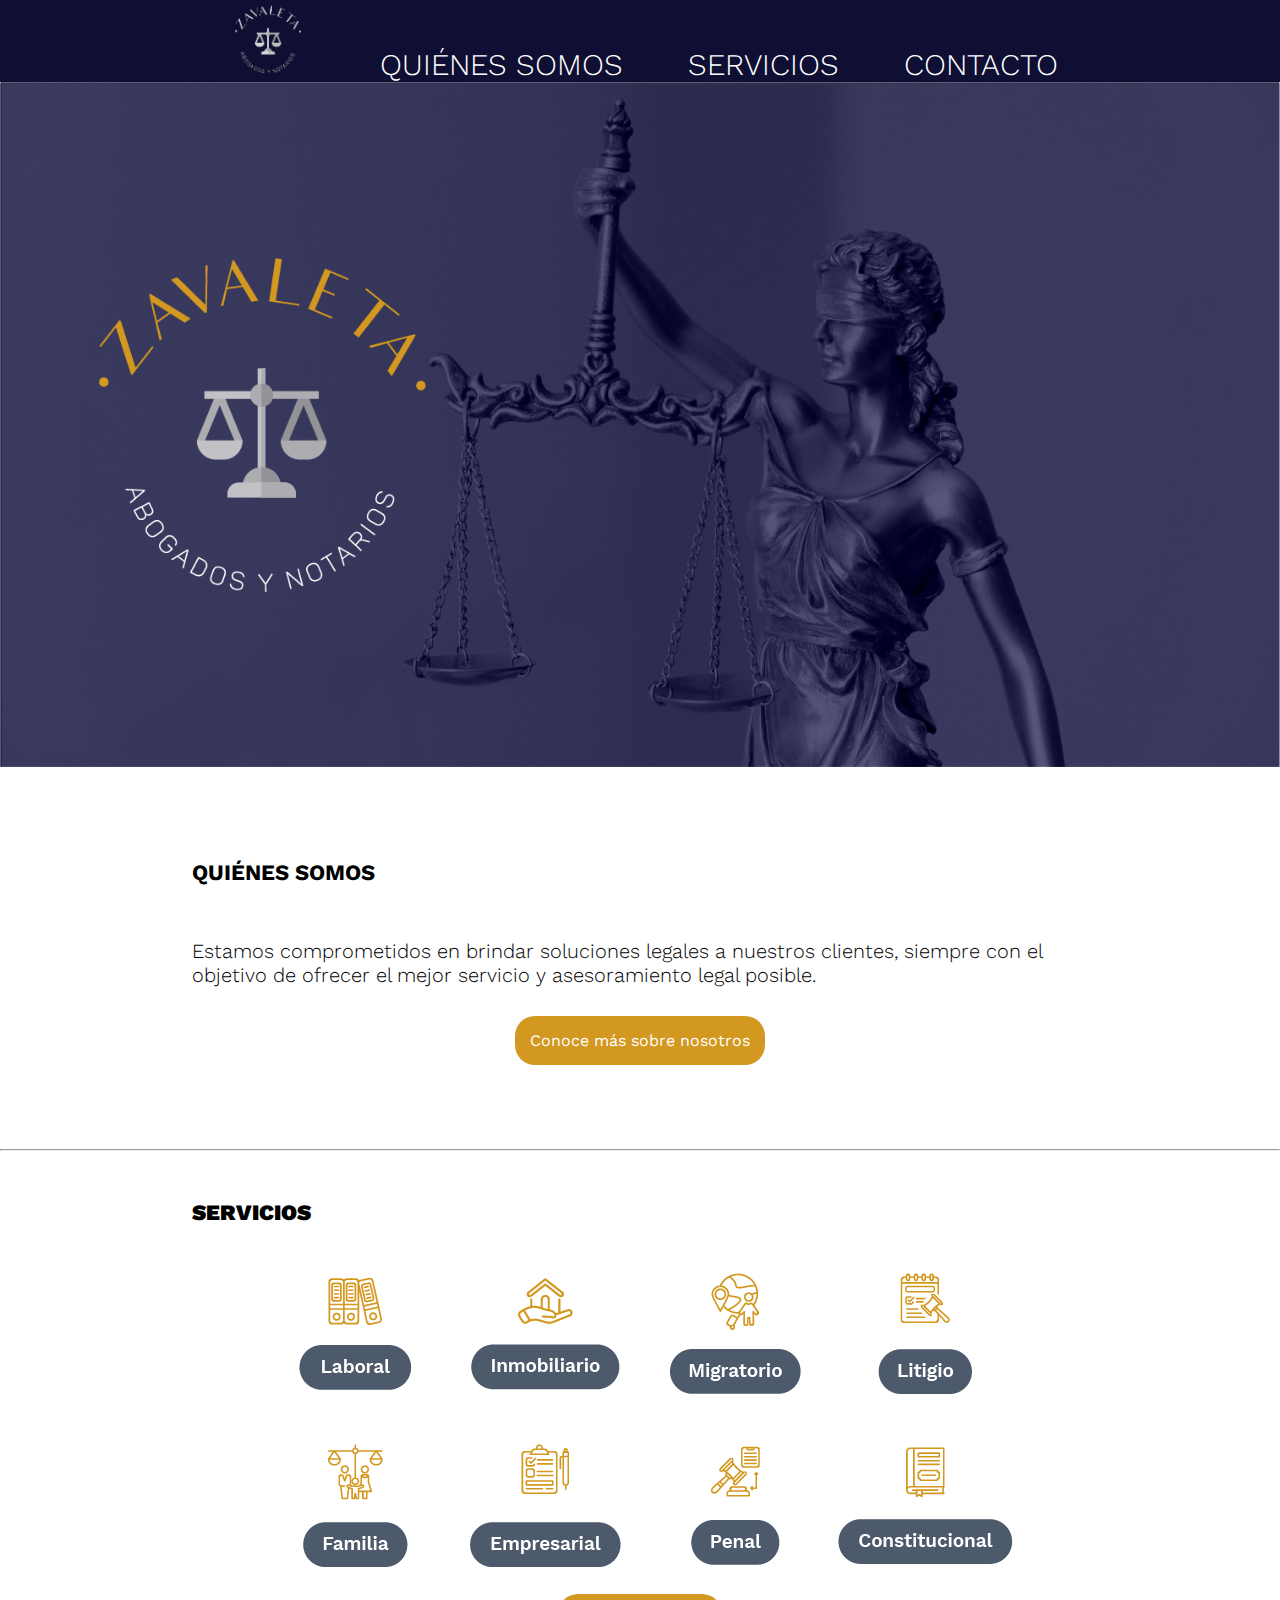
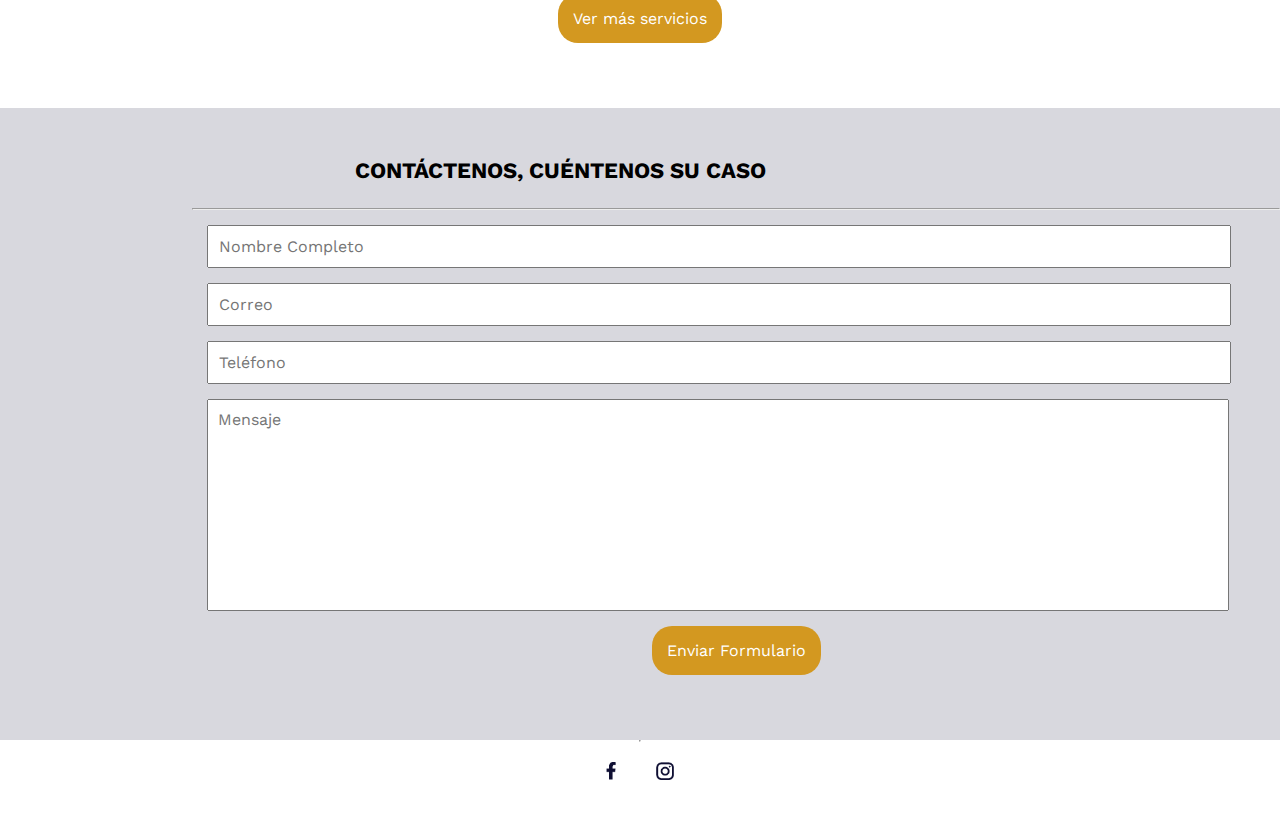
==== commit 0898b55c: "cambios en todas las paginas y en css" ====
--- a/index.html
+++ b/index.html
@@ -19,8 +19,8 @@
         <div class="main-container">
             <nav>
                 <ul>
-                    <li><a href="#index"><img src="./assets/imagenes/logo header.png" height="100px" alt=""></a></li>
-                    <li><a href="./html/quienes somos.html">Quienes Somos</a> </li>
+                    <li><a href="#index"><img src="./assets/imagenes/logo header.png" height="75px" alt=""></a></li>
+                    <li><a href="./html/quienes somos.html">Quiénes Somos</a> </li>
                     <li><a href="./html/servicios.html">Servicios</a></li>
                     <li><a href="./html/contacto.html">Contacto</a></li>
                 </ul>    
@@ -39,7 +39,7 @@
             <br>
             <p>Estamos comprometidos en brindar soluciones legales a nuestros clientes, siempre con el objetivo de ofrecer el mejor servicio y asesoramiento legal posible.</p>
             <br>
-            <button class="button" type="button" > Conoce más sobre nosotros</button>
+            <button class="button" onclick="document.location='./html/quienes somos.html'">Conoce más sobre nosotros</button>
             <br>
             <br>
             <hr>
@@ -57,16 +57,16 @@
             <img src="assets/imagenes/penal.png" alt="">
             <img src="assets/imagenes/const.png" alt="">
             <br>
-            <button class="button" type="button"> Ver más servicios</button>
+            <button class="button" onclick="document.location='./html/servicios.html'"> Ver más servicios</button>
             <br>
         </section>
         <section id="contact">
-            <h2 style="text-align: left;">Contáctenos, cuéntenos su caso</h2>
+            <h2>Contáctenos, cuéntenos su caso</h2>
             <hr>
             <form>
                 <input type="text" id="nombre" name="nombre" placeholder="Nombre Completo">
                 <input type="text" id="correo" name="correo" placeholder="Correo">
-                <input type="text" id="tel" name="tel" placeholder="Telefono]">
+                <input type="text" id="tel" name="tel" placeholder="Teléfono">
                 <textarea name="msj" id="msj" rows="10" placeholder="Mensaje"></textarea>
                 <button class="button" type="submit">Enviar Formulario</button>
             </form>
@@ -75,11 +75,13 @@
 
     <footer>
         <hr>
-        <div>
-            <a href="#">Facebook</a>
-            <a href="#">Instagram</a>
-            <a href="#">Email</a>
-            <a href="#">Tel</a>
+        <div class="social-media">
+            <div class="social-media-box">
+                    <img src="./assets/imagenes/fb.png" alt="Facebook" >
+            </div>
+            <div class="social-media-box">
+                <img src="./assets/imagenes/ig.png" alt="Instagram" a href="https://www.facebook.com/profile.php?id=100075709347352" target="blank">
+            </div>
         </div>
     </footer>
 
--- a/styles/style1.css
+++ b/styles/style1.css
@@ -43,11 +43,12 @@
 
 header .main-container nav ul li a{
     color: #ffffff;
-	font-size: 25px;
+	font-size: 30px;
 	font-weight: 300;
     padding: 30px;
 	text-decoration: none;
 	text-transform: uppercase;
+	justify-content: space-between;
 }
 
 .banner{
@@ -77,7 +78,7 @@
 }
 
 h3{
-	font-size: 22px;
+	font-size: 25px;
 	line-height: 1,3;
 	font-style: normal;
 	padding-left: 15%;
@@ -155,6 +156,11 @@
     align-items: center;
 }
 
+
+.servicios-descripcion{
+	padding-top: 20px;
+}
+
 *hr { 
 	display: block;
 	margin-top: 0.5em;
@@ -165,6 +171,8 @@
   }
 
 #contact{
+	padding-top: 20px;
+	padding-left: 15%;
     background-color:#0f0f3329 ;
  }
 
@@ -175,11 +183,77 @@
 	justify-content: center;
     padding: 10px;
     margin: 15px;
-    width: 800px;
+    width: 1000px;
     resize: none;
     outline: none;
 }
 
 img{
 	display: inline-block;
-}+}
+
+footer{
+    display: flex;
+    flex-direction: column;
+    justify-content: center;
+    align-items: center;
+    padding-bottom: 20px;
+    color: #0F0F33;
+}
+
+footer .social-media{
+    display: flex;
+    flex-direction: row;
+    justify-content: center;
+    align-items: center;
+}
+
+footer .social-media .social-media-box{
+    margin: 20px;
+
+}
+
+footer .social-media .social-media-box img{
+    height: 18px;
+}
+
+
+#info-contacto .contenedor-cards{
+	background-color: #fff;
+    width: 100%;
+    display: flex;
+    flex-direction: row;
+    justify-content: space-around;
+ }
+
+ #info-contacto .contenedor-cards .cards{
+    width: 400px;
+    height: 250px;
+    padding: 2em 1.5em;
+    border-radius: 5px;
+    box-shadow: 0 0 35px rgb(208, 208, 208);
+    cursor: pointer;
+    transition: 0,5s;
+ }
+
+ .cards h4{
+    font-size: 35px;
+    font-weight: bolder;
+    color:#0F0F33;
+ }
+
+ .cards h3{
+    margin: 5px 0px;
+ }
+
+ .cards p{
+    line-height: 1.8;
+ }
+
+ .cards:hover{
+    background-color: #D39820;
+ }
+
+ .cards:hover h4{
+    color: #fff;
+ }
--- a/styles/style1.css
+++ b/styles/style1.css
@@ -43,11 +43,12 @@
 
 header .main-container nav ul li a{
     color: #ffffff;
-	font-size: 25px;
+	font-size: 30px;
 	font-weight: 300;
     padding: 30px;
 	text-decoration: none;
 	text-transform: uppercase;
+	justify-content: space-between;
 }
 
 .banner{
@@ -77,7 +78,7 @@
 }
 
 h3{
-	font-size: 22px;
+	font-size: 25px;
 	line-height: 1,3;
 	font-style: normal;
 	padding-left: 15%;
@@ -155,6 +156,11 @@
     align-items: center;
 }
 
+
+.servicios-descripcion{
+	padding-top: 20px;
+}
+
 *hr { 
 	display: block;
 	margin-top: 0.5em;
@@ -165,6 +171,8 @@
   }
 
 #contact{
+	padding-top: 20px;
+	padding-left: 15%;
     background-color:#0f0f3329 ;
  }
 
@@ -175,11 +183,77 @@
 	justify-content: center;
     padding: 10px;
     margin: 15px;
-    width: 800px;
+    width: 1000px;
     resize: none;
     outline: none;
 }
 
 img{
 	display: inline-block;
-}+}
+
+footer{
+    display: flex;
+    flex-direction: column;
+    justify-content: center;
+    align-items: center;
+    padding-bottom: 20px;
+    color: #0F0F33;
+}
+
+footer .social-media{
+    display: flex;
+    flex-direction: row;
+    justify-content: center;
+    align-items: center;
+}
+
+footer .social-media .social-media-box{
+    margin: 20px;
+
+}
+
+footer .social-media .social-media-box img{
+    height: 18px;
+}
+
+
+#info-contacto .contenedor-cards{
+	background-color: #fff;
+    width: 100%;
+    display: flex;
+    flex-direction: row;
+    justify-content: space-around;
+ }
+
+ #info-contacto .contenedor-cards .cards{
+    width: 400px;
+    height: 250px;
+    padding: 2em 1.5em;
+    border-radius: 5px;
+    box-shadow: 0 0 35px rgb(208, 208, 208);
+    cursor: pointer;
+    transition: 0,5s;
+ }
+
+ .cards h4{
+    font-size: 35px;
+    font-weight: bolder;
+    color:#0F0F33;
+ }
+
+ .cards h3{
+    margin: 5px 0px;
+ }
+
+ .cards p{
+    line-height: 1.8;
+ }
+
+ .cards:hover{
+    background-color: #D39820;
+ }
+
+ .cards:hover h4{
+    color: #fff;
+ }
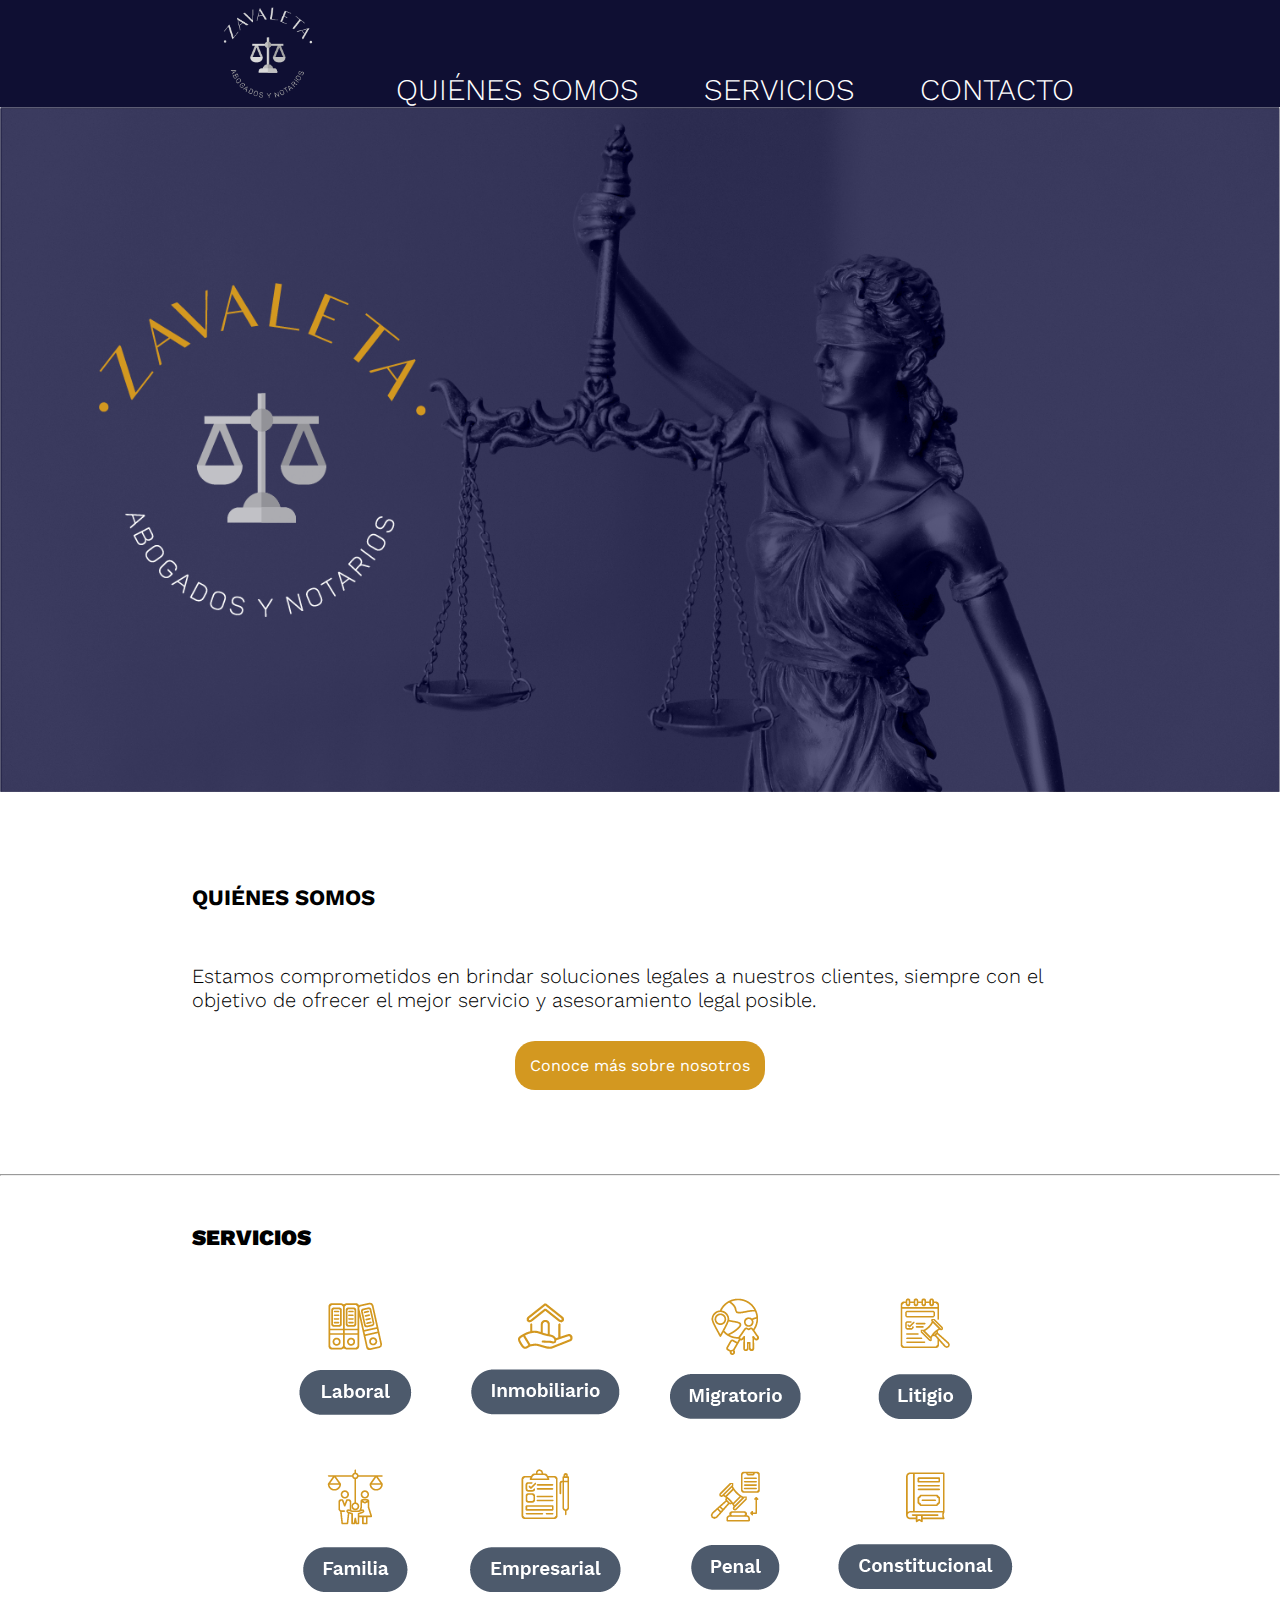
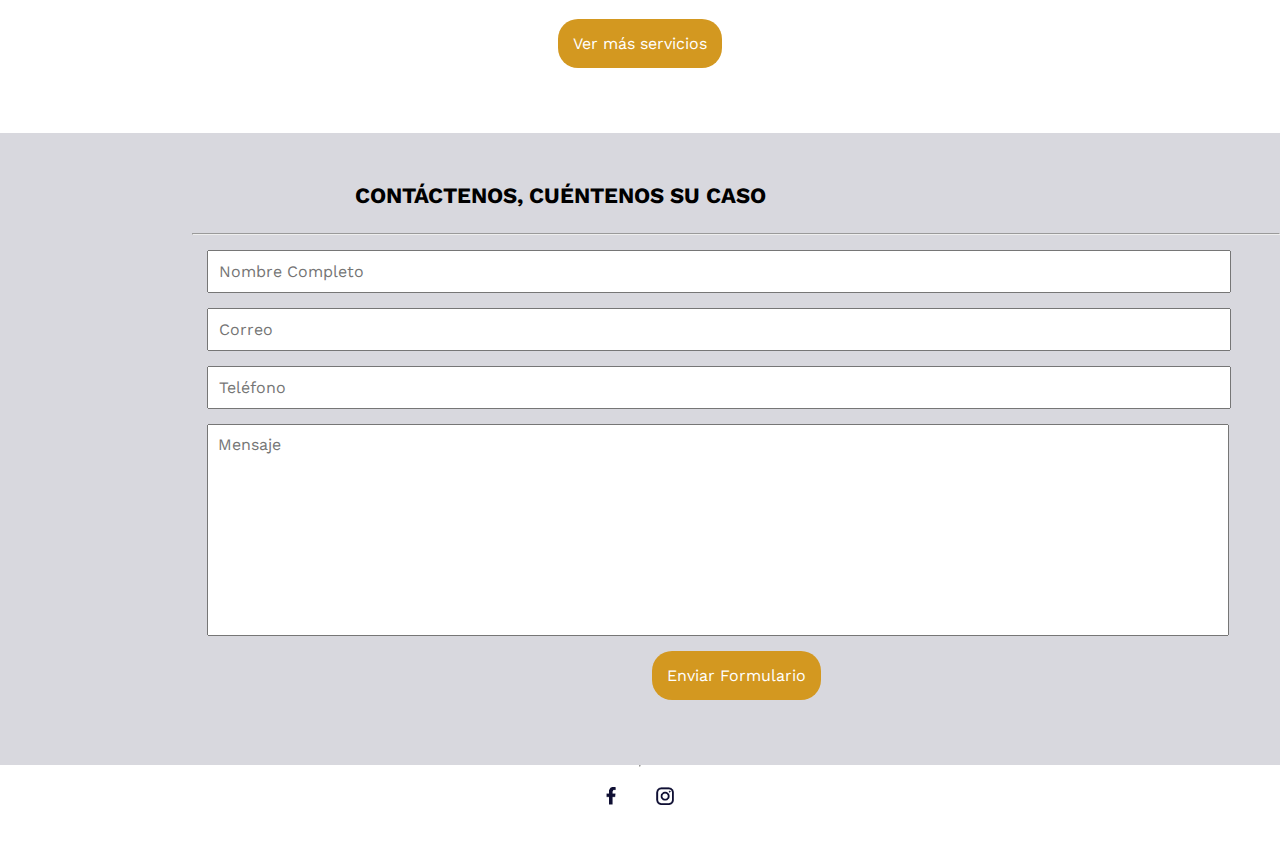
==== commit fc6df8c2: "cmabios ortografia" ====
--- a/index.html
+++ b/index.html
@@ -19,7 +19,7 @@
         <div class="main-container">
             <nav>
                 <ul>
-                    <li><a href="#index"><img src="./assets/imagenes/logo header.png" height="75px" alt=""></a></li>
+                    <li><a href="#index"><img src="./assets/imagenes/logo header.png" height="100px" alt=""></a></li>
                     <li><a href="./html/quienes somos.html">Quiénes Somos</a> </li>
                     <li><a href="./html/servicios.html">Servicios</a></li>
                     <li><a href="./html/contacto.html">Contacto</a></li>
@@ -77,10 +77,10 @@
         <hr>
         <div class="social-media">
             <div class="social-media-box">
-                    <img src="./assets/imagenes/fb.png" alt="Facebook" >
+                    <img src="./assets/imagenes/fb.png" alt="Facebook">
             </div>
             <div class="social-media-box">
-                <img src="./assets/imagenes/ig.png" alt="Instagram" a href="https://www.facebook.com/profile.php?id=100075709347352" target="blank">
+                <img src="./assets/imagenes/ig.png" alt="Instagram">
             </div>
         </div>
     </footer>
